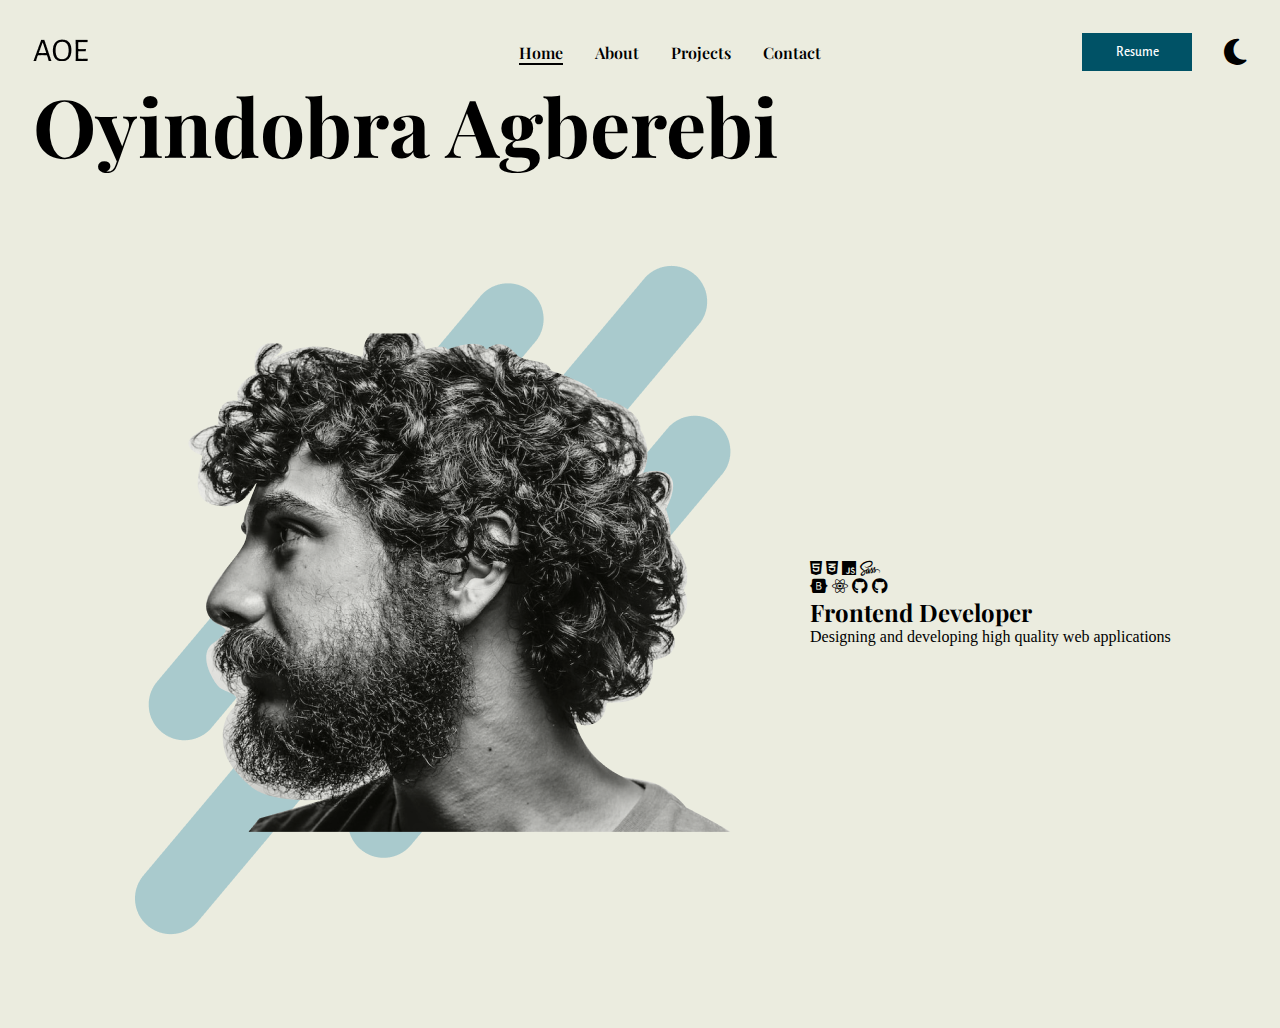
==== index.html @ 06beb5da "initial commit" ====
<!DOCTYPE html>
<html lang="en">

<head>
    <meta charset="UTF-8">
    <meta http-equiv="X-UA-Compatible" content="IE=edge">
    <meta name="viewport" content="width=device-width, initial-scale=1.0">
    <title>Oyindobra Agberebi</title>
    <link rel="stylesheet" href="css/index.css">
    <link rel="preconnect" href="https://fonts.googleapis.com">
    <link rel="preconnect" href="https://fonts.gstatic.com" crossorigin>
    <link
        href="https://fonts.googleapis.com/css2?family=Alegreya+Sans:wght@500&family=Playfair+Display:wght@500;600&display=swap"
        rel="stylesheet">
    <link rel="stylesheet" href="https://cdnjs.cloudflare.com/ajax/libs/font-awesome/6.4.0/css/all.min.css" />
</head>

<body>
    <main>
        <section class="container">
            <div class="navigation">
                <header><img src="images/AOE.png" alt=""></header>

                <div class="nav-links">

                    <nav>
                        <ul>
                            <li><a href="index.html" class="active">Home</a></li>
                            <li><a href="#">About</a></li>
                            <li><a href="#">Projects</a></li>
                            <li><a href="#">Contact</a></li>
                        </ul>
                    </nav>

                    <div class="res">
                        <button>Resume</button>
                        <i class="fa-solid fa-moon"></i>
                    </div>

                </div>

            </div>
            <div class="hero">
                <h1>Oyindobra Agberebi</h1>
                <div class="hero-container">
                    <div class="profile-img">
                        <img src="images/profile.png" alt="An image of Oyindobra Agberebi">
                    </div>

                    <div>
                        <div class="skill-icons">
                            <div class="icons1">
                                <i class="fa-brands fa-html5"></i>
                                <i class="fa-brands fa-css3-alt"></i>
                                <i class="fa-brands fa-js"></i>
                                <i class="fa-brands fa-sass"></i>
                            </div>
                            <div class="icons2">
                                <i class="fa-brands fa-bootstrap"></i>
                                <i class="fa-brands fa-react"></i>
                                <i class="fa-brands fa-github"></i>
                                <i class="fa-brands fa-github"></i>
                            </div>
                        </div>

                        <h2>Frontend Developer</h2>

                        <p>Designing and developing high quality web applications</p>
                    </div>
                </div>

            </div>

        </section>
    </main>
</body>

</html>
---- css/index.css ----
* {
  margin: 0;
  padding: 0;
  box-sizing: border-box;
}

body {
  width: 100%;
  height: 100vh;
}

h1, h2 {
  font-family: "Playfair Display", serif;
}

main {
  background-color: #EBECDF;
  width: 100%;
  min-height: 100vh;
  padding: 1px;
}

.container {
  margin: 2em 2em 0;
}

/*Navigation start*/
.navigation {
  width: 100%;
  display: flex;
  align-items: center;
  justify-content: space-between;
}

.nav-links {
  width: 60%;
  display: flex;
  align-items: center;
  justify-content: space-between;
}

nav ul {
  display: flex;
  align-items: center;
  list-style: none;
  gap: 2em;
}
nav ul li a {
  text-decoration: none;
  color: #000000;
  font-family: "Playfair Display", serif;
  font-weight: 600;
}

.active {
  border-bottom: 2px solid black;
  color: black;
}

.res {
  display: flex;
  align-items: center;
  gap: 2em;
}
.res button {
  padding: 0.8em 2.5em;
  font-family: "Alegreya Sans", sans-serif;
  font-weight: 500;
  border: none;
  outline: none;
  background-color: #005266;
  color: #FFFFFF;
}
.res i {
  font-size: 1.875em;
}

/*Navigation end*/
/*Main section start*/
h1 {
  font-size: 5em;
}

.hero-container {
  display: flex;
  align-items: center;
}

/*Main section end*/
@media (max-width: 375px) {
  /*Navigation start*/
  .nav-links {
    display: none;
  }
  /*Navigation end*/
  /*Main section start*/
  h1 {
    font-size: 3em;
    text-align: center;
  }
  .hero-container {
    flex-direction: column;
  }
  .hero-container .profile-img {
    width: 100%;
    height: 100%;
  }
  .hero-container .profile-img img {
    width: 100%;
    height: 100%;
  }
  .skill-icons {
    margin: auto;
    background-color: green;
    width: 70%;
  }
  .skill-icons .icons1 {
    display: flex;
    align-items: center;
    gap: 1.45em;
    margin-left: 5px;
  }
  .skill-icons i {
    font-size: 2.2em;
  }
  .skill-icons .icons2 {
    display: flex;
    align-items: center;
    gap: 0.8em;
  }
  /*Main section end*/
}

/*# sourceMappingURL=index.css.map */
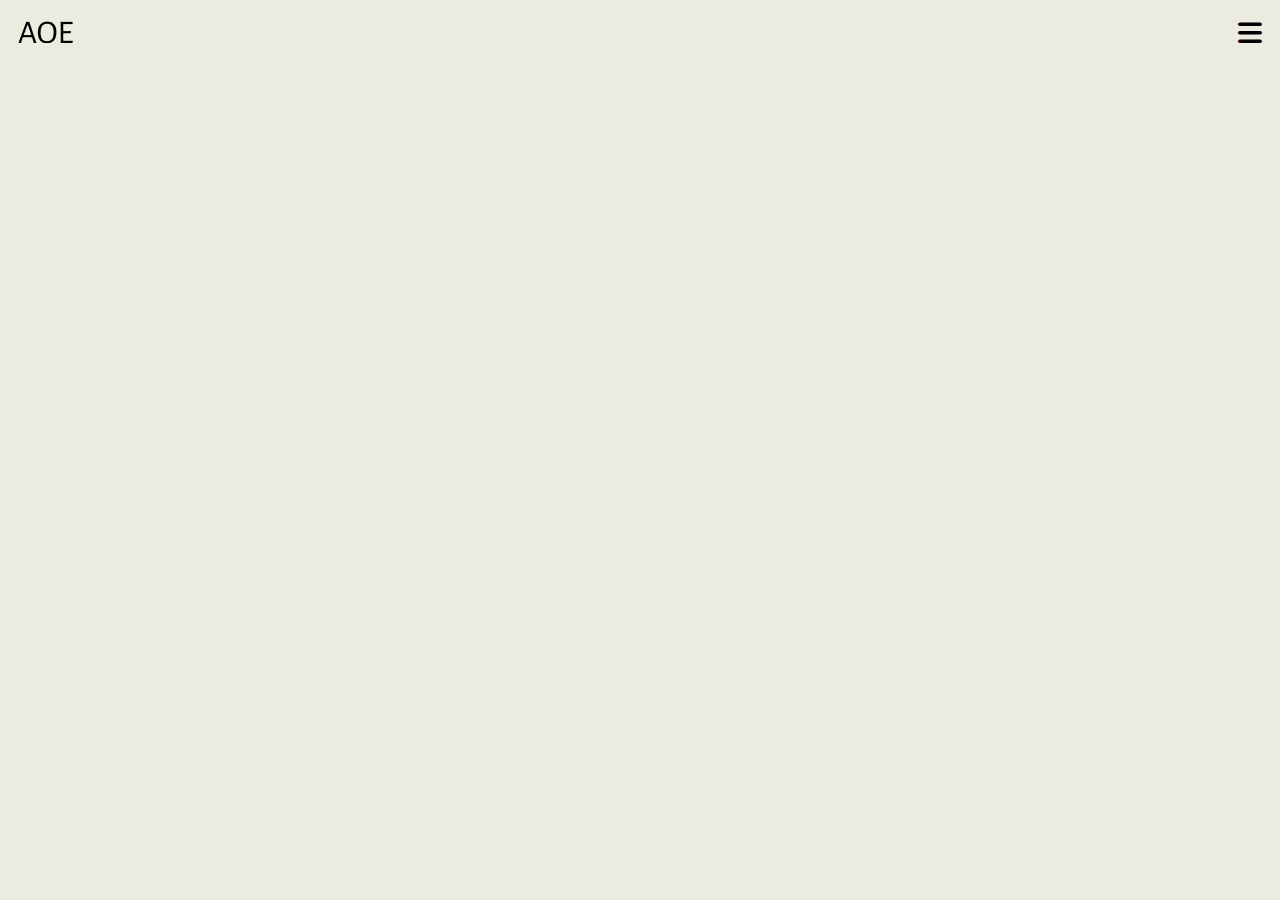
==== commit 119461e7: "initial commit" ====
--- a/index.html
+++ b/index.html
@@ -21,33 +21,49 @@
             <div class="navigation">
                 <header><img src="images/AOE.png" alt=""></header>
 
-                <div class="nav-links">
+                <div class="nav-links" id="nav-links">
+                    <i id="close" class="fa-solid fa-xmark close"></i>
+                    <div class="links">
+                       
+                        <nav>
+                            <ul>
+                                <li><a href="index.html" class="active">Home</a></li>
+                                <li><a href="#">About</a></li>
+                                <li><a href="#">Projects</a></li>
+                                <li><a href="#">Contact</a></li>
+                            </ul>
+                        </nav>
+    
+                        <div class="res">
+                            <button>Resume</button>
+                            <i class="fa-solid fa-moon"></i>
+                        </div>
 
-                    <nav>
-                        <ul>
-                            <li><a href="index.html" class="active">Home</a></li>
-                            <li><a href="#">About</a></li>
-                            <li><a href="#">Projects</a></li>
-                            <li><a href="#">Contact</a></li>
-                        </ul>
-                    </nav>
+                        <div class="socials">
+                            <a href=""><i class="fa-brands fa-twitter"></i></a>
+                            <a href=""><i class="fa-brands fa-linkedin"></i></a>
+                            <a href=""><i class="fa-brands fa-whatsapp"></i></a>
+                            <a href=""><i class="fa-brands fa-github"></i></a>
+                        </div>
 
-                    <div class="res">
-                        <button>Resume</button>
-                        <i class="fa-solid fa-moon"></i>
                     </div>
+                    
 
                 </div>
+                <div id="open" class="open">
+                    <i class="fa-solid fa-bars"></i>
+                </div>
+                
 
             </div>
-            <div class="hero">
-                <h1>Oyindobra Agberebi</h1>
+            <!-- <div class="hero">
+                <h1>Oyindobra <span> Agberebi</span></h1>
                 <div class="hero-container">
                     <div class="profile-img">
                         <img src="images/profile.png" alt="An image of Oyindobra Agberebi">
                     </div>
 
-                    <div>
+                    <div class="skills">
                         <div class="skill-icons">
                             <div class="icons1">
                                 <i class="fa-brands fa-html5"></i>
@@ -63,16 +79,17 @@
                             </div>
                         </div>
 
-                        <h2>Frontend Developer</h2>
+                        <h2>Frontend <span>Developer</span></h2>
 
                         <p>Designing and developing high quality web applications</p>
                     </div>
                 </div>
 
-            </div>
+            </div> -->
 
         </section>
     </main>
+    <script src="./javascript/index.js"></script>
 </body>
 
 </html>--- a/css/index.css
+++ b/css/index.css
@@ -9,126 +9,123 @@
   height: 100vh;
 }
 
+main {
+  width: 100%;
+  height: 100vh;
+  background-color: #EBECDF;
+  padding: 1px;
+}
+
 h1, h2 {
   font-family: "Playfair Display", serif;
 }
 
-main {
-  background-color: #EBECDF;
+.container {
+  height: 100vh;
   width: 100%;
-  min-height: 100vh;
-  padding: 1px;
-}
-
-.container {
-  margin: 2em 2em 0;
+  padding: 0.575em 1.075em 0;
 }
 
 /*Navigation start*/
 .navigation {
   width: 100%;
+  height: 3em;
   display: flex;
+  justify-content: space-between;
   align-items: center;
-  justify-content: space-between;
 }
-
-.nav-links {
-  width: 60%;
+.navigation .nav-links {
+  height: 100vh;
+  width: 100%;
+  position: absolute;
+  top: 0;
+  right: -100%;
+  transition: 0.5s ease-in-out;
+}
+.navigation .nav-links .links {
+  padding-top: 5em;
+  height: 100vh;
   display: flex;
+  flex-direction: column;
+  justify-content: center;
   align-items: center;
-  justify-content: space-between;
+  background-color: #DFEBEC;
+  gap: 4em;
 }
 
 nav ul {
+  list-style: none;
   display: flex;
-  align-items: center;
-  list-style: none;
+  flex-direction: column;
   gap: 2em;
+}
+nav ul li {
+  margin: auto;
+  text-align: center;
 }
 nav ul li a {
   text-decoration: none;
-  color: #000000;
-  font-family: "Playfair Display", serif;
+  font-family: "Alegreya Sans", sans-serif;
+  font-weight: 400;
+  font-size: 2em;
+  color: #003744;
+}
+
+nav ul a::after {
+  content: "";
+  height: 4px;
+  width: 0%;
+  background-color: #003744;
+  display: block;
+  margin: auto;
+  transition: 0.5s ease-in-out;
+}
+
+nav li a:hover::after {
+  width: 100%;
+}
+
+.res button {
+  padding: 0.7em 2em;
+  font-size: 1.5em;
+  border: none;
+  outline: none;
+  background-color: #005266;
+  color: #EBECDF;
+}
+.res button:hover {
+  font-weight: 600;
+}
+.res i {
+  font-size: 2em;
+  position: absolute;
+  top: 0.5em;
+  left: 0.5em;
+}
+
+.socials {
+  display: flex;
+  gap: 1em;
+}
+.socials a i {
+  font-size: 2.5em;
+  color: #003744;
+}
+.socials a i:hover {
   font-weight: 600;
 }
 
-.active {
-  border-bottom: 2px solid black;
-  color: black;
+.open {
+  font-size: 1.7em;
 }
 
-.res {
-  display: flex;
-  align-items: center;
-  gap: 2em;
-}
-.res button {
-  padding: 0.8em 2.5em;
-  font-family: "Alegreya Sans", sans-serif;
-  font-weight: 500;
-  border: none;
-  outline: none;
-  background-color: #005266;
-  color: #FFFFFF;
-}
-.res i {
-  font-size: 1.875em;
+.close {
+  position: absolute;
+  top: 0.5em;
+  right: 0.6em;
+  font-size: 2em;
 }
 
 /*Navigation end*/
-/*Main section start*/
-h1 {
-  font-size: 5em;
-}
-
-.hero-container {
-  display: flex;
-  align-items: center;
-}
-
-/*Main section end*/
-@media (max-width: 375px) {
-  /*Navigation start*/
-  .nav-links {
-    display: none;
-  }
-  /*Navigation end*/
-  /*Main section start*/
-  h1 {
-    font-size: 3em;
-    text-align: center;
-  }
-  .hero-container {
-    flex-direction: column;
-  }
-  .hero-container .profile-img {
-    width: 100%;
-    height: 100%;
-  }
-  .hero-container .profile-img img {
-    width: 100%;
-    height: 100%;
-  }
-  .skill-icons {
-    margin: auto;
-    background-color: green;
-    width: 70%;
-  }
-  .skill-icons .icons1 {
-    display: flex;
-    align-items: center;
-    gap: 1.45em;
-    margin-left: 5px;
-  }
-  .skill-icons i {
-    font-size: 2.2em;
-  }
-  .skill-icons .icons2 {
-    display: flex;
-    align-items: center;
-    gap: 0.8em;
-  }
-  /*Main section end*/
-}
 
 /*# sourceMappingURL=index.css.map */
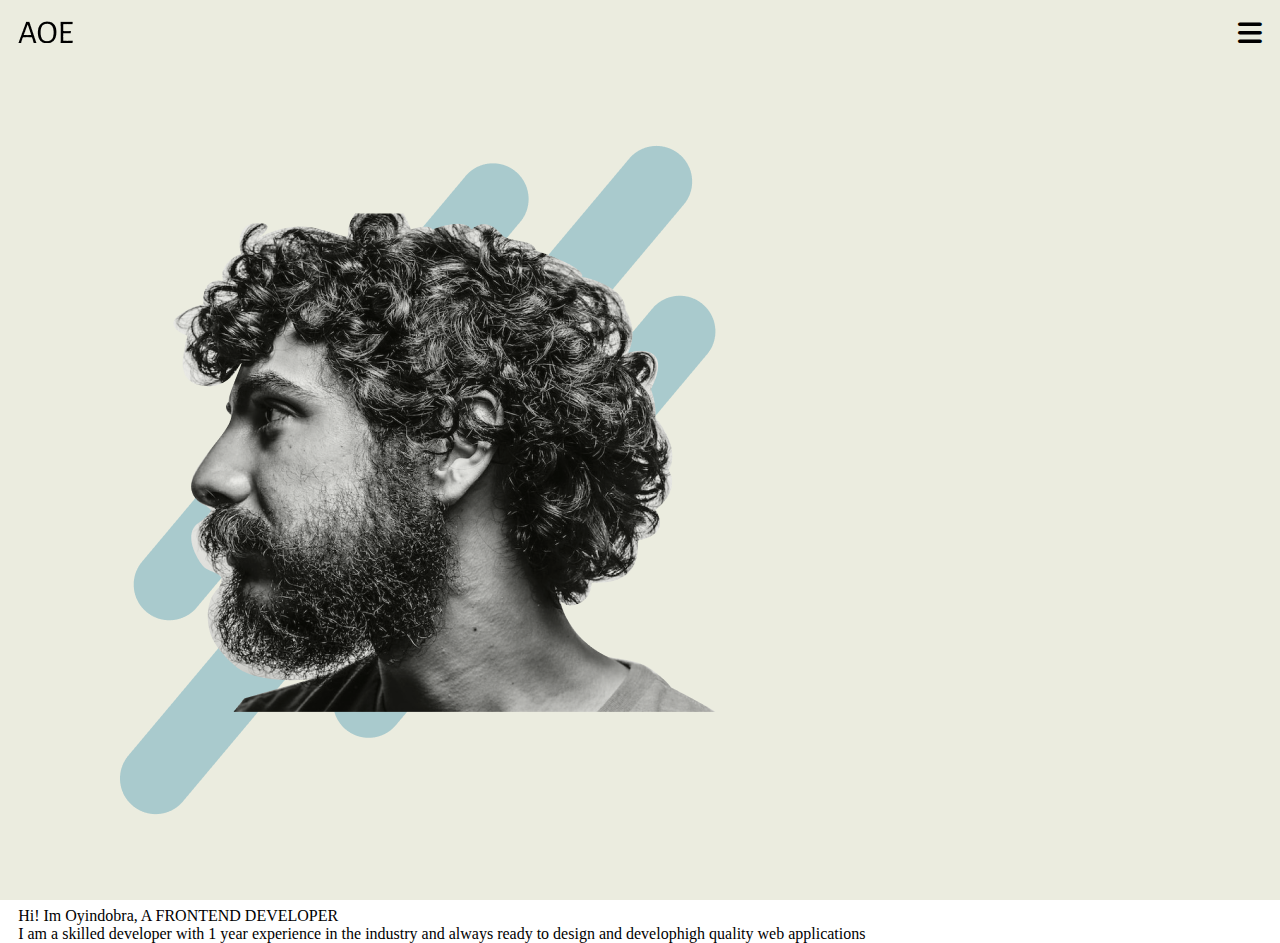
==== commit 6f44fd06: "initial commit" ====
--- a/index.html
+++ b/index.html
@@ -1,95 +1,93 @@
 <!DOCTYPE html>
 <html lang="en">
+  <head>
+    <meta charset="UTF-8" />
+    <meta http-equiv="X-UA-Compatible" content="IE=edge" />
+    <meta name="viewport" content="width=device-width, initial-scale=1.0" />
+    <title>Oyindobra Agberebi</title>
+    <link rel="stylesheet" href="css/index.css" />
+    <link rel="preconnect" href="https://fonts.googleapis.com" />
+    <link rel="preconnect" href="https://fonts.gstatic.com" crossorigin />
+    <link
+      href="https://fonts.googleapis.com/css2?family=Alegreya+Sans:wght@500&family=Playfair+Display:wght@500;600&display=swap"
+      rel="stylesheet"
+    />
+    <link
+      rel="stylesheet"
+      href="https://cdnjs.cloudflare.com/ajax/libs/font-awesome/6.4.0/css/all.min.css"
+    />
+  </head>
 
-<head>
-    <meta charset="UTF-8">
-    <meta http-equiv="X-UA-Compatible" content="IE=edge">
-    <meta name="viewport" content="width=device-width, initial-scale=1.0">
-    <title>Oyindobra Agberebi</title>
-    <link rel="stylesheet" href="css/index.css">
-    <link rel="preconnect" href="https://fonts.googleapis.com">
-    <link rel="preconnect" href="https://fonts.gstatic.com" crossorigin>
-    <link
-        href="https://fonts.googleapis.com/css2?family=Alegreya+Sans:wght@500&family=Playfair+Display:wght@500;600&display=swap"
-        rel="stylesheet">
-    <link rel="stylesheet" href="https://cdnjs.cloudflare.com/ajax/libs/font-awesome/6.4.0/css/all.min.css" />
-</head>
+  <body>
+    <main>
+      <section class="container">
+        <div class="navigation">
+          <header>
+            <a href="index.html"><img src="images/AOE.png" alt="" /></a>
+          </header>
 
-<body>
-    <main>
-        <section class="container">
-            <div class="navigation">
-                <header><img src="images/AOE.png" alt=""></header>
+          <div class="nav-links" id="nav-links">
+            <i id="close" class="fa-solid fa-xmark close"></i>
+            <div class="links">
+              <nav>
+                <ul>
+                  <li><a href="index.html" class="active">Home</a></li>
+                  <li><a href="#">About</a></li>
+                  <li><a href="projects.html">Projects</a></li>
+                  <li><a href="#">Contact</a></li>
+                </ul>
+              </nav>
 
-                <div class="nav-links" id="nav-links">
-                    <i id="close" class="fa-solid fa-xmark close"></i>
-                    <div class="links">
-                       
-                        <nav>
-                            <ul>
-                                <li><a href="index.html" class="active">Home</a></li>
-                                <li><a href="#">About</a></li>
-                                <li><a href="#">Projects</a></li>
-                                <li><a href="#">Contact</a></li>
-                            </ul>
-                        </nav>
-    
-                        <div class="res">
-                            <button>Resume</button>
-                            <i class="fa-solid fa-moon"></i>
-                        </div>
+              <div class="res">
+                <button>Resume</button>
+                <i class="fa-solid fa-moon"></i>
+              </div>
 
-                        <div class="socials">
-                            <a href=""><i class="fa-brands fa-twitter"></i></a>
-                            <a href=""><i class="fa-brands fa-linkedin"></i></a>
-                            <a href=""><i class="fa-brands fa-whatsapp"></i></a>
-                            <a href=""><i class="fa-brands fa-github"></i></a>
-                        </div>
+              <div class="socials">
+                <a href="https://twitter.com/oyindobra_"
+                  ><i class="fa-brands fa-twitter"></i
+                ></a>
+                <a href="https://www.linkedin.com/in/oyindobra-agberebi/"
+                  ><i class="fa-brands fa-linkedin"></i
+                ></a>
+                <a href="https://wa.link/vhn7rd"
+                  ><i class="fa-brands fa-whatsapp"></i
+                ></a>
+                <a href="https://github.com/Oyindobra-Agberebi"
+                  ><i class="fa-brands fa-github"></i
+                ></a>
+              </div>
+            </div>
+          </div>
+          <div id="open" class="open">
+            <i class="fa-solid fa-bars"></i>
+          </div>
+        </div>
+        <div class="hero">
+          <div class="hero-container">
+            <div class="profile-img">
+              <img
+                src="images/profile.png"
+                alt="An image of Oyindobra Agberebi"
+              />
+            </div>
 
-                    </div>
-                    
+            <article>
+              <p>
+                Hi! Im <span class="h1">Oyindobra</span>, A
+                <span class="h2">FRONTEND DEVELOPER</span>
+              </p>
+            </article>
 
-                </div>
-                <div id="open" class="open">
-                    <i class="fa-solid fa-bars"></i>
-                </div>
-                
-
-            </div>
-            <!-- <div class="hero">
-                <h1>Oyindobra <span> Agberebi</span></h1>
-                <div class="hero-container">
-                    <div class="profile-img">
-                        <img src="images/profile.png" alt="An image of Oyindobra Agberebi">
-                    </div>
-
-                    <div class="skills">
-                        <div class="skill-icons">
-                            <div class="icons1">
-                                <i class="fa-brands fa-html5"></i>
-                                <i class="fa-brands fa-css3-alt"></i>
-                                <i class="fa-brands fa-js"></i>
-                                <i class="fa-brands fa-sass"></i>
-                            </div>
-                            <div class="icons2">
-                                <i class="fa-brands fa-bootstrap"></i>
-                                <i class="fa-brands fa-react"></i>
-                                <i class="fa-brands fa-github"></i>
-                                <i class="fa-brands fa-github"></i>
-                            </div>
-                        </div>
-
-                        <h2>Frontend <span>Developer</span></h2>
-
-                        <p>Designing and developing high quality web applications</p>
-                    </div>
-                </div>
-
-            </div> -->
-
-        </section>
+            <p>
+              I am a skilled developer with 1 year experience in the industry
+              and always ready to design and develophigh quality web
+              applications
+            </p>
+          </div>
+        </div>
+      </section>
     </main>
     <script src="./javascript/index.js"></script>
-</body>
-
-</html>+  </body>
+</html>
--- a/css/index.css
+++ b/css/index.css
@@ -20,6 +20,10 @@
   font-family: "Playfair Display", serif;
 }
 
+i, button, a {
+  cursor: pointer;
+}
+
 .container {
   height: 100vh;
   width: 100%;
@@ -34,23 +38,25 @@
   justify-content: space-between;
   align-items: center;
 }
-.navigation .nav-links {
+
+.nav-links {
   height: 100vh;
   width: 100%;
-  position: absolute;
+  position: fixed;
   top: 0;
   right: -100%;
   transition: 0.5s ease-in-out;
+  background-color: #DFEBEC;
 }
-.navigation .nav-links .links {
-  padding-top: 5em;
-  height: 100vh;
+.nav-links .links {
+  padding-top: 4em;
+  height: 100%;
+  width: 100%;
   display: flex;
   flex-direction: column;
   justify-content: center;
   align-items: center;
-  background-color: #DFEBEC;
-  gap: 4em;
+  gap: 6.5em;
 }
 
 nav ul {
@@ -69,20 +75,24 @@
   font-weight: 400;
   font-size: 2em;
   color: #003744;
+  position: relative;
 }
 
-nav ul a::after {
+nav ul li a::after {
   content: "";
   height: 4px;
+  right: 0;
+  bottom: -5px;
   width: 0%;
   background-color: #003744;
-  display: block;
-  margin: auto;
+  position: absolute;
   transition: 0.5s ease-in-out;
 }
 
-nav li a:hover::after {
+nav ul li a:hover::after {
   width: 100%;
+  right: auto;
+  left: 0;
 }
 
 .res button {
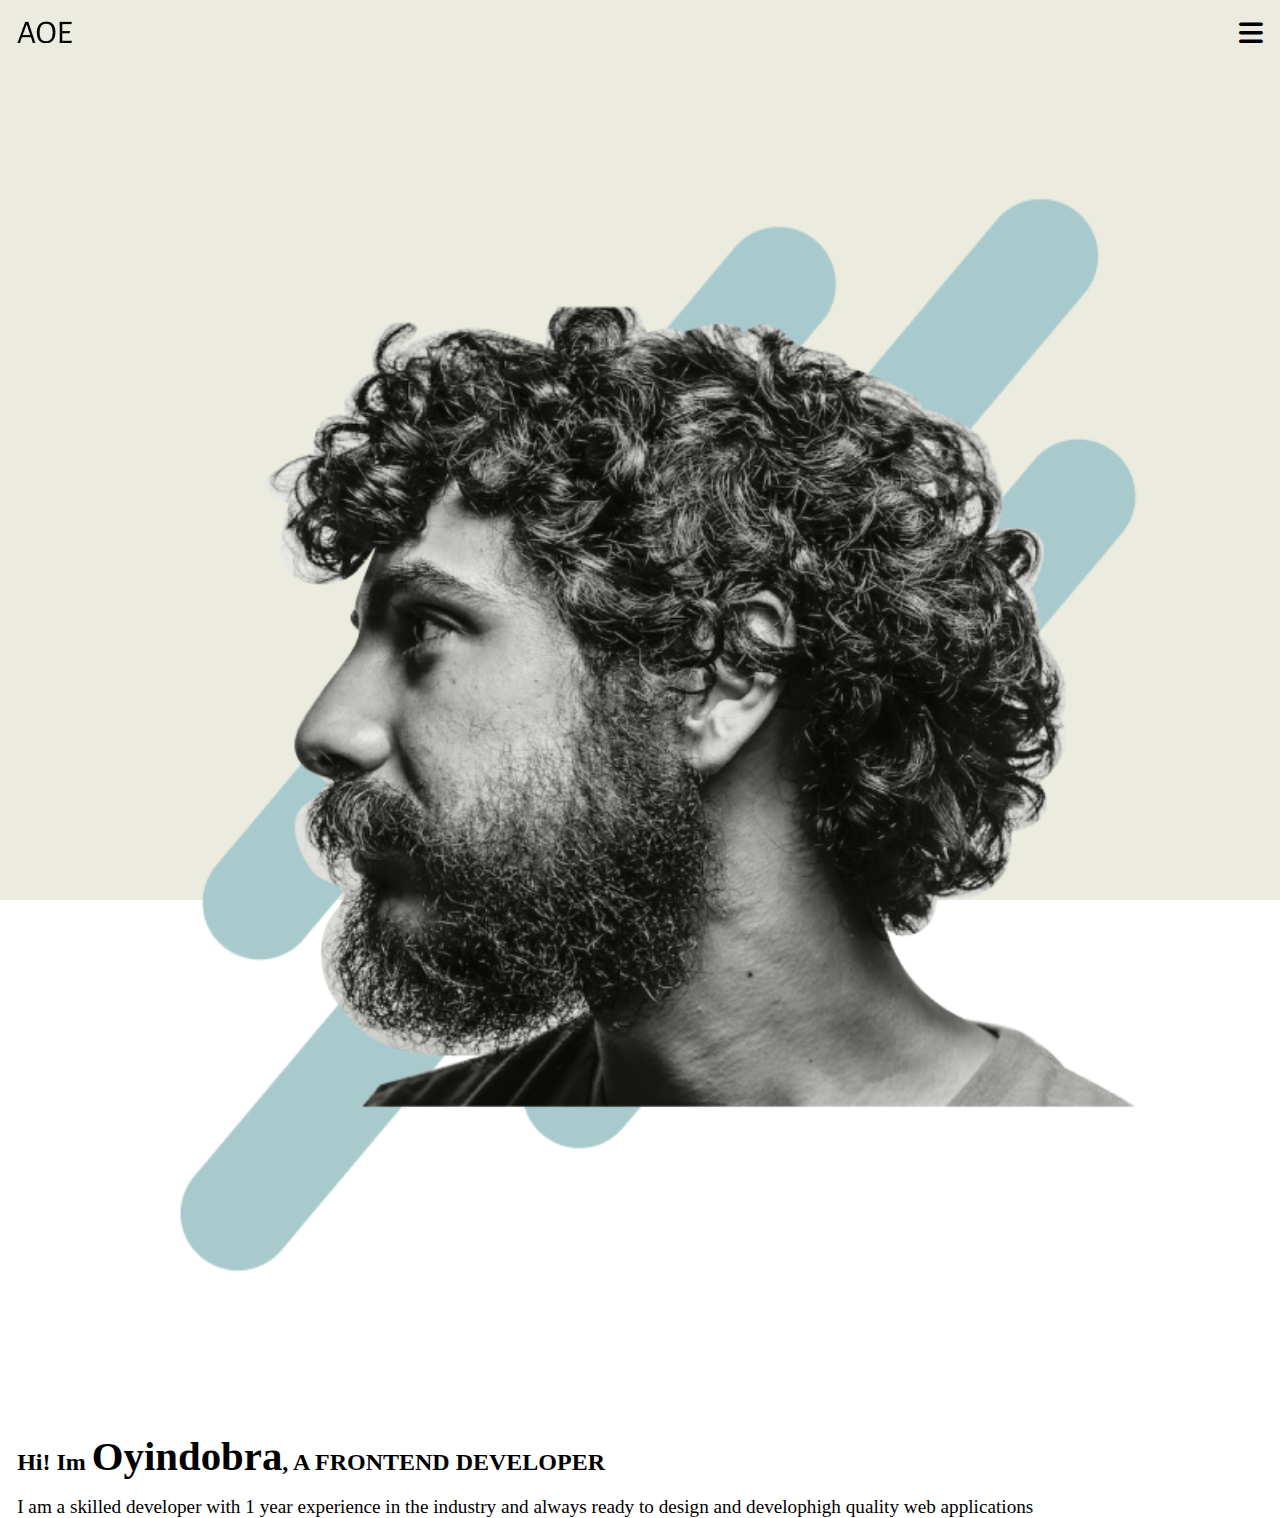
==== commit f572a010: "initial commit" ====
--- a/index.html
+++ b/index.html
@@ -32,14 +32,14 @@
               <nav>
                 <ul>
                   <li><a href="index.html" class="active">Home</a></li>
-                  <li><a href="#">About</a></li>
+                  <li><a href="about.html">About</a></li>
                   <li><a href="projects.html">Projects</a></li>
                   <li><a href="#">Contact</a></li>
                 </ul>
               </nav>
 
               <div class="res">
-                <button>Resume</button>
+                <button class="btn">Resume</button>
                 <i class="fa-solid fa-moon"></i>
               </div>
 
--- a/css/index.css
+++ b/css/index.css
@@ -4,6 +4,7 @@
   box-sizing: border-box;
 }
 
+html,
 body {
   width: 100%;
   height: 100vh;
@@ -13,14 +14,18 @@
   width: 100%;
   height: 100vh;
   background-color: #EBECDF;
-  padding: 1px;
+  padding-top: 1px;
+  padding-bottom: 1px;
 }
 
-h1, h2 {
+h1,
+h2 {
   font-family: "Playfair Display", serif;
 }
 
-i, button, a {
+i,
+button,
+a {
   cursor: pointer;
 }
 
@@ -46,7 +51,8 @@
   top: 0;
   right: -100%;
   transition: 0.5s ease-in-out;
-  background-color: #DFEBEC;
+  background-color: #dfebec;
+  z-index: 999;
 }
 .nav-links .links {
   padding-top: 4em;
@@ -78,7 +84,7 @@
   position: relative;
 }
 
-nav ul li a::after {
+nav li a::after {
   content: "";
   height: 4px;
   right: 0;
@@ -89,21 +95,21 @@
   transition: 0.5s ease-in-out;
 }
 
-nav ul li a:hover::after {
+nav li a:hover::after {
   width: 100%;
   right: auto;
   left: 0;
 }
 
-.res button {
+.res .btn {
   padding: 0.7em 2em;
   font-size: 1.5em;
   border: none;
   outline: none;
   background-color: #005266;
-  color: #EBECDF;
+  color: #ebecdf;
 }
-.res button:hover {
+.res .btn:hover {
   font-weight: 600;
 }
 .res i {
@@ -125,11 +131,10 @@
   font-weight: 600;
 }
 
-.open {
+.navigation .open {
   font-size: 1.7em;
 }
-
-.close {
+.navigation .close {
   position: absolute;
   top: 0.5em;
   right: 0.6em;
@@ -137,5 +142,42 @@
 }
 
 /*Navigation end*/
+.container {
+  height: 100vh;
+  width: 100%;
+  padding: 0.575em 1.075em 0;
+}
+
+/*Hero section start*/
+.hero-container {
+  display: flex;
+  flex-direction: column;
+  gap: 1em;
+}
+
+.profile-img {
+  width: 100%;
+  height: 100%;
+}
+.profile-img img {
+  width: 100%;
+  height: 100%;
+}
+
+.hero article {
+  font-weight: 600;
+}
+.hero article p {
+  font-size: 1.5em;
+}
+.hero article p .h1 {
+  font-size: 1.7em;
+}
+
+.hero-container > p {
+  font-size: 1.2em;
+}
+
+/*Hero section end*/
 
 /*# sourceMappingURL=index.css.map */
